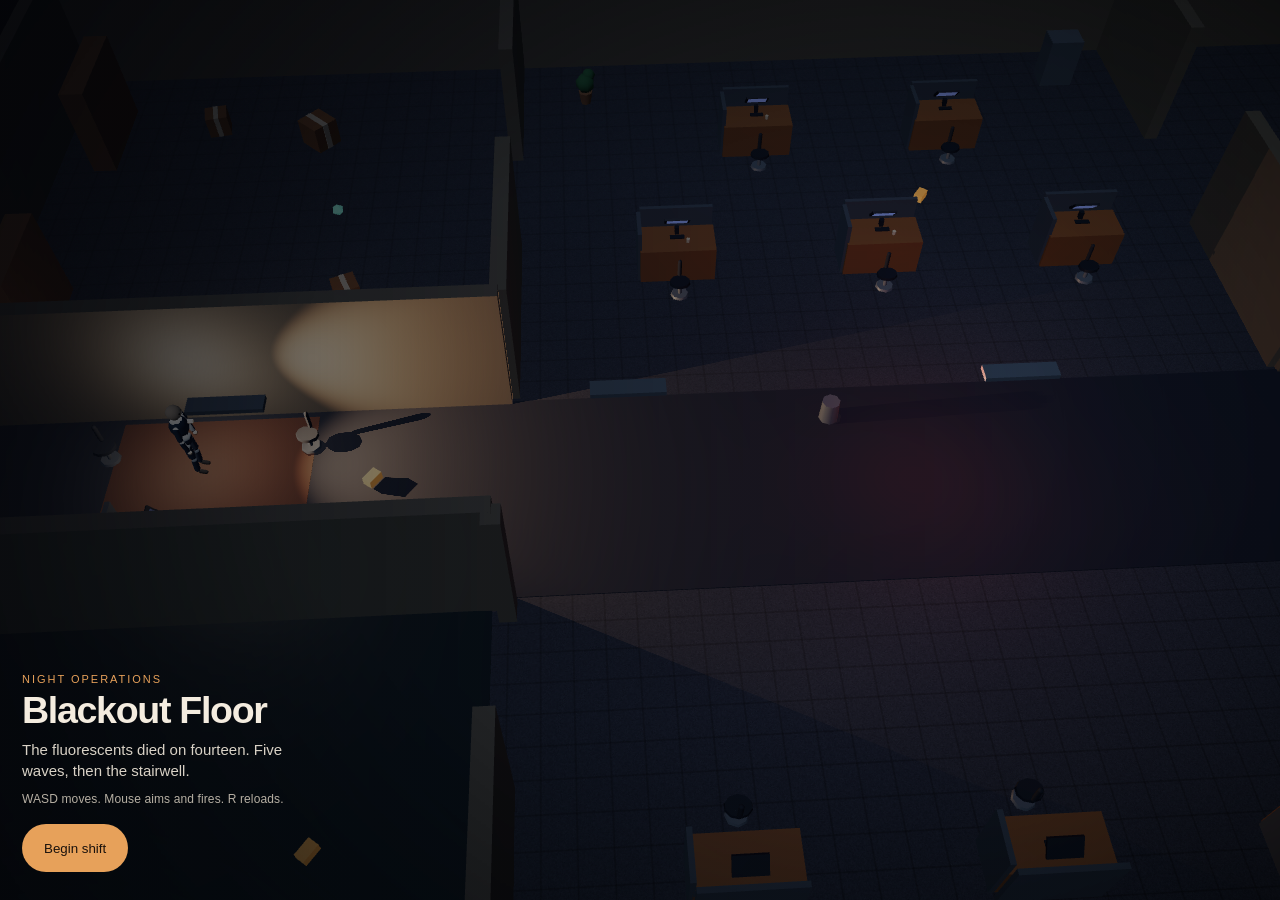
==== blackout-floor/index.html @ a3d6fe18 "Add Blackout Floor preview build at /blackout-floor/ (compiled artifacts only)" ====
<!doctype html>
<html lang="en">
  <head>
    <meta charset="UTF-8" />
    <meta
      name="viewport"
      content="width=device-width, initial-scale=1, minimum-scale=1, maximum-scale=1, user-scalable=no, viewport-fit=cover"
    />
    <meta name="theme-color" content="#07080c" />
    <meta name="apple-mobile-web-app-capable" content="yes" />
    <meta name="mobile-web-app-capable" content="yes" />
    <meta name="apple-mobile-web-app-status-bar-style" content="black-translucent" />
    <link rel="icon" href="./favicon.svg" type="image/svg+xml" />
    <title>Blackout Floor</title>
    <script type="module" crossorigin src="./assets/index-D-vTkf0O.js"></script>
    <link rel="stylesheet" crossorigin href="./assets/index-D3X1SD2B.css">
  </head>
  <body>
    <div id="app">
      <canvas id="view" aria-label="Blackout Floor game view"></canvas>
      <div id="vignette"></div>
      <div id="hurt"></div>
      <header id="hud" hidden>
        <div class="hp" aria-hidden="true"><span id="hp-fill"></span></div>
        <div id="wave">1 / 5</div>
        <div id="ammo">15  60</div>
      </header>
      <div id="banner"></div>
      <div id="pings"></div>
      <div class="zone left" id="zone-l">
        <div class="base"><div class="nub" id="nub-l"></div></div>
      </div>
      <div class="zone right" id="zone-r">
        <div class="base"><div class="nub" id="nub-r"></div></div>
      </div>
      <button id="reload" type="button" hidden>Reload</button>
      <div id="overlay">
        <div class="card">
          <p class="kicker" id="kicker">Night operations</p>
          <h1 id="title">Blackout Floor</h1>
          <p id="blurb">The fluorescents died on fourteen. Five waves, then the stairwell.</p>
          <p class="hint" id="hint">Left thumb moves. Right thumb aims and fires.</p>
          <button id="action" type="button">Begin shift</button>
        </div>
      </div>
      <div id="boot">Raising the floor…</div>
    </div>
  </body>
</html>
---- blackout-floor/assets/index-D3X1SD2B.css ----
:root{--lightningcss-light: ;--lightningcss-dark:initial;color-scheme:dark;--ink:#f4ecdf;--muted:#b7b0a4;--amber:#e7a15a;--bg:#07080c;font-family:Avenir Next,Segoe UI,sans-serif}*{box-sizing:border-box}html,body,#app{width:100%;height:100%;background:var(--bg);touch-action:none;overscroll-behavior:none;-webkit-user-select:none;user-select:none;-webkit-touch-callout:none;height:100dvh;margin:0;position:fixed;inset:0;overflow:hidden}#view{touch-action:none;width:100%;height:100%;display:block}#vignette,#hurt,#pings,#banner,#hud{pointer-events:none;position:absolute}#vignette{background:radial-gradient(#0000 42%,#0000009e 100%);inset:0}#hurt{opacity:0;background:radial-gradient(#0000 35%,#781008b8 100%);inset:0}#hud{top:calc(12px + env(safe-area-inset-top));left:calc(14px + env(safe-area-inset-left));right:calc(14px + env(safe-area-inset-right));letter-spacing:.08em;color:var(--ink);text-shadow:0 1px 2px #000;align-items:center;gap:12px;font-family:ui-monospace,SFMono-Regular,Menlo,Consolas,monospace;font-size:12px;display:flex}.hp{background:#ffffff24;border-radius:99px;width:min(30vw,168px);height:6px;overflow:hidden}#hp-fill{background:#d4543c;width:100%;height:100%;display:block}#wave{text-align:center;opacity:.78;flex:1}#ammo{color:var(--amber);margin-left:auto}#ammo.empty{color:#ff6a4a}#banner{top:calc(40px + env(safe-area-inset-top));text-align:center;color:var(--ink);letter-spacing:.2em;text-transform:uppercase;opacity:0;font-size:12px;left:0;right:0}#pings{inset:0}.ping{background:#e38a4a;border-radius:2px;width:9px;height:9px;margin:-5px 0 0 -5px;position:absolute;box-shadow:0 0 8px #e38a4a}.zone{touch-action:none;z-index:2;width:min(44vw,280px);height:min(46dvh,320px);display:none;position:absolute;bottom:0}body.playing.coarse .zone,body.playing.touch .zone{display:block}.zone.left{left:0}.zone.right{right:0}.base{width:124px;height:124px;bottom:calc(22px + env(safe-area-inset-bottom));background:#080a0e47;border:1.5px solid #ffecd247;border-radius:50%;position:absolute}.zone.left .base{left:calc(16px + env(safe-area-inset-left))}.zone.right .base{right:calc(16px + env(safe-area-inset-right))}.nub{background:#e7a15a8c;border-radius:50%;width:54px;height:54px;position:absolute;top:50%;left:50%;transform:translate(-50%,-50%)}#reload{z-index:3;right:calc(22px + env(safe-area-inset-right));bottom:calc(158px + env(safe-area-inset-bottom));min-width:84px;min-height:44px;color:var(--ink);letter-spacing:.14em;text-transform:uppercase;background:#0a0c1080;border:1px solid #ffffff29;border-radius:999px;font:600 11px/1 inherit;position:absolute}@media (orientation:landscape){#reload{bottom:calc(16px + env(safe-area-inset-bottom));right:calc(150px + env(safe-area-inset-right))}.zone{width:min(34vw,240px);height:min(70dvh,280px)}}#overlay,#boot{z-index:4;padding:calc(28px + env(safe-area-inset-top)) calc(22px + env(safe-area-inset-right)) calc(28px + env(safe-area-inset-bottom)) calc(22px + env(safe-area-inset-left));background:linear-gradient(90deg,#05060ab8,#05060a2e 70%,#0000);place-items:end start;display:grid;position:absolute;inset:0}#boot{z-index:6;color:var(--muted);letter-spacing:.14em;text-transform:uppercase;background:#07080c;place-items:center;font-size:12px}#overlay[hidden],#boot[hidden],#hud[hidden],#reload[hidden]{display:none}.card{width:min(440px,100%);color:var(--ink)}.kicker{letter-spacing:.18em;text-transform:uppercase;color:var(--amber);margin:0 0 8px;font-size:11px}h1{letter-spacing:-.035em;margin:0 0 10px;font-size:clamp(1.7rem,5vw,2.35rem);font-weight:560;line-height:.95}#blurb{color:#d9d2c6;max-width:34ch;margin:0;font-size:15px;line-height:1.45}.hint{color:var(--muted);letter-spacing:.01em;margin:10px 0 0;font-size:12px}#action{background:var(--amber);color:#1b120c;border:0;border-radius:999px;min-height:48px;margin-top:18px;padding:12px 22px;font:680 15px/1 inherit}#action:focus-visible,#reload:focus-visible{outline-offset:3px;outline:2px solid #fff4e4}@media (max-width:720px) and (orientation:portrait){#overlay{background:linear-gradient(#0000,#05060ac7 45%);place-items:end stretch}}
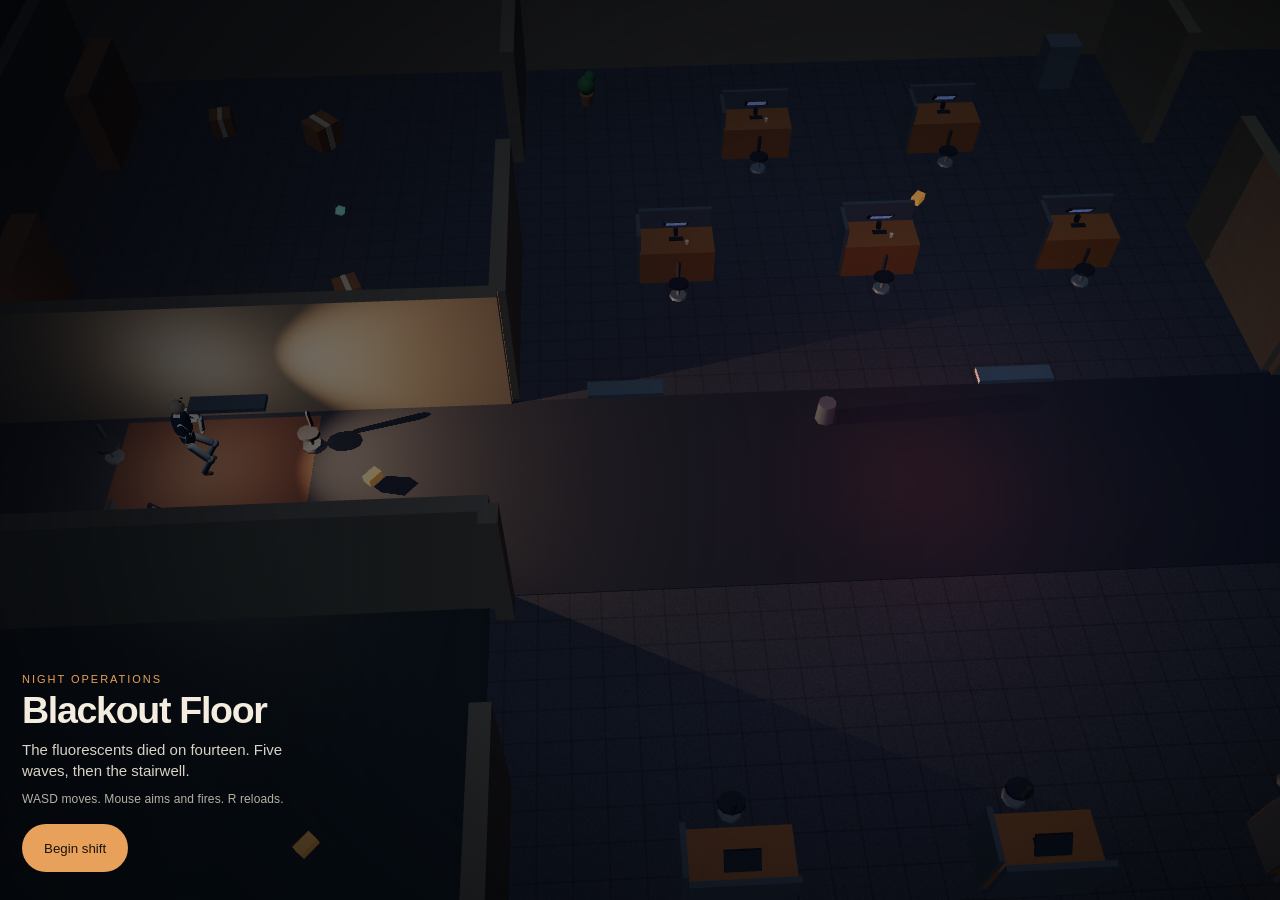
==== commit aa783bf1: "Update Blackout Floor preview build (gait fixes; compiled artifacts only)" ====
--- a/blackout-floor/index.html
+++ b/blackout-floor/index.html
@@ -12,7 +12,7 @@
     <meta name="apple-mobile-web-app-status-bar-style" content="black-translucent" />
     <link rel="icon" href="./favicon.svg" type="image/svg+xml" />
     <title>Blackout Floor</title>
-    <script type="module" crossorigin src="./assets/index-D-vTkf0O.js"></script>
+    <script type="module" crossorigin src="./assets/index-ClaheZ2F.js"></script>
     <link rel="stylesheet" crossorigin href="./assets/index-D3X1SD2B.css">
   </head>
   <body>
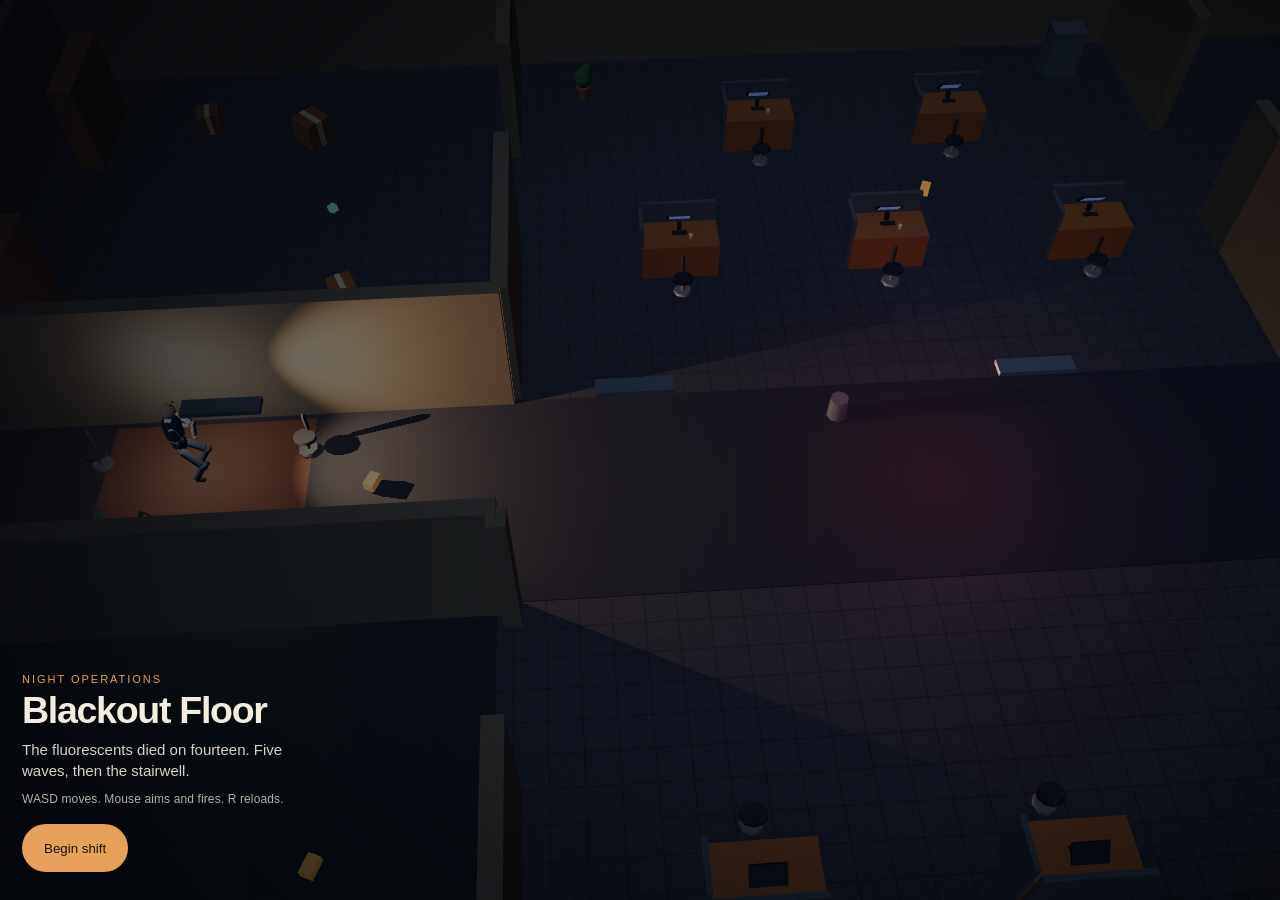
==== commit 8bc456c5: "Update Blackout Floor preview build (gait correction; compiled artifacts only)" ====
--- a/blackout-floor/index.html
+++ b/blackout-floor/index.html
@@ -12,7 +12,7 @@
     <meta name="apple-mobile-web-app-status-bar-style" content="black-translucent" />
     <link rel="icon" href="./favicon.svg" type="image/svg+xml" />
     <title>Blackout Floor</title>
-    <script type="module" crossorigin src="./assets/index-ClaheZ2F.js"></script>
+    <script type="module" crossorigin src="./assets/index-B_aWt4La.js"></script>
     <link rel="stylesheet" crossorigin href="./assets/index-D3X1SD2B.css">
   </head>
   <body>
